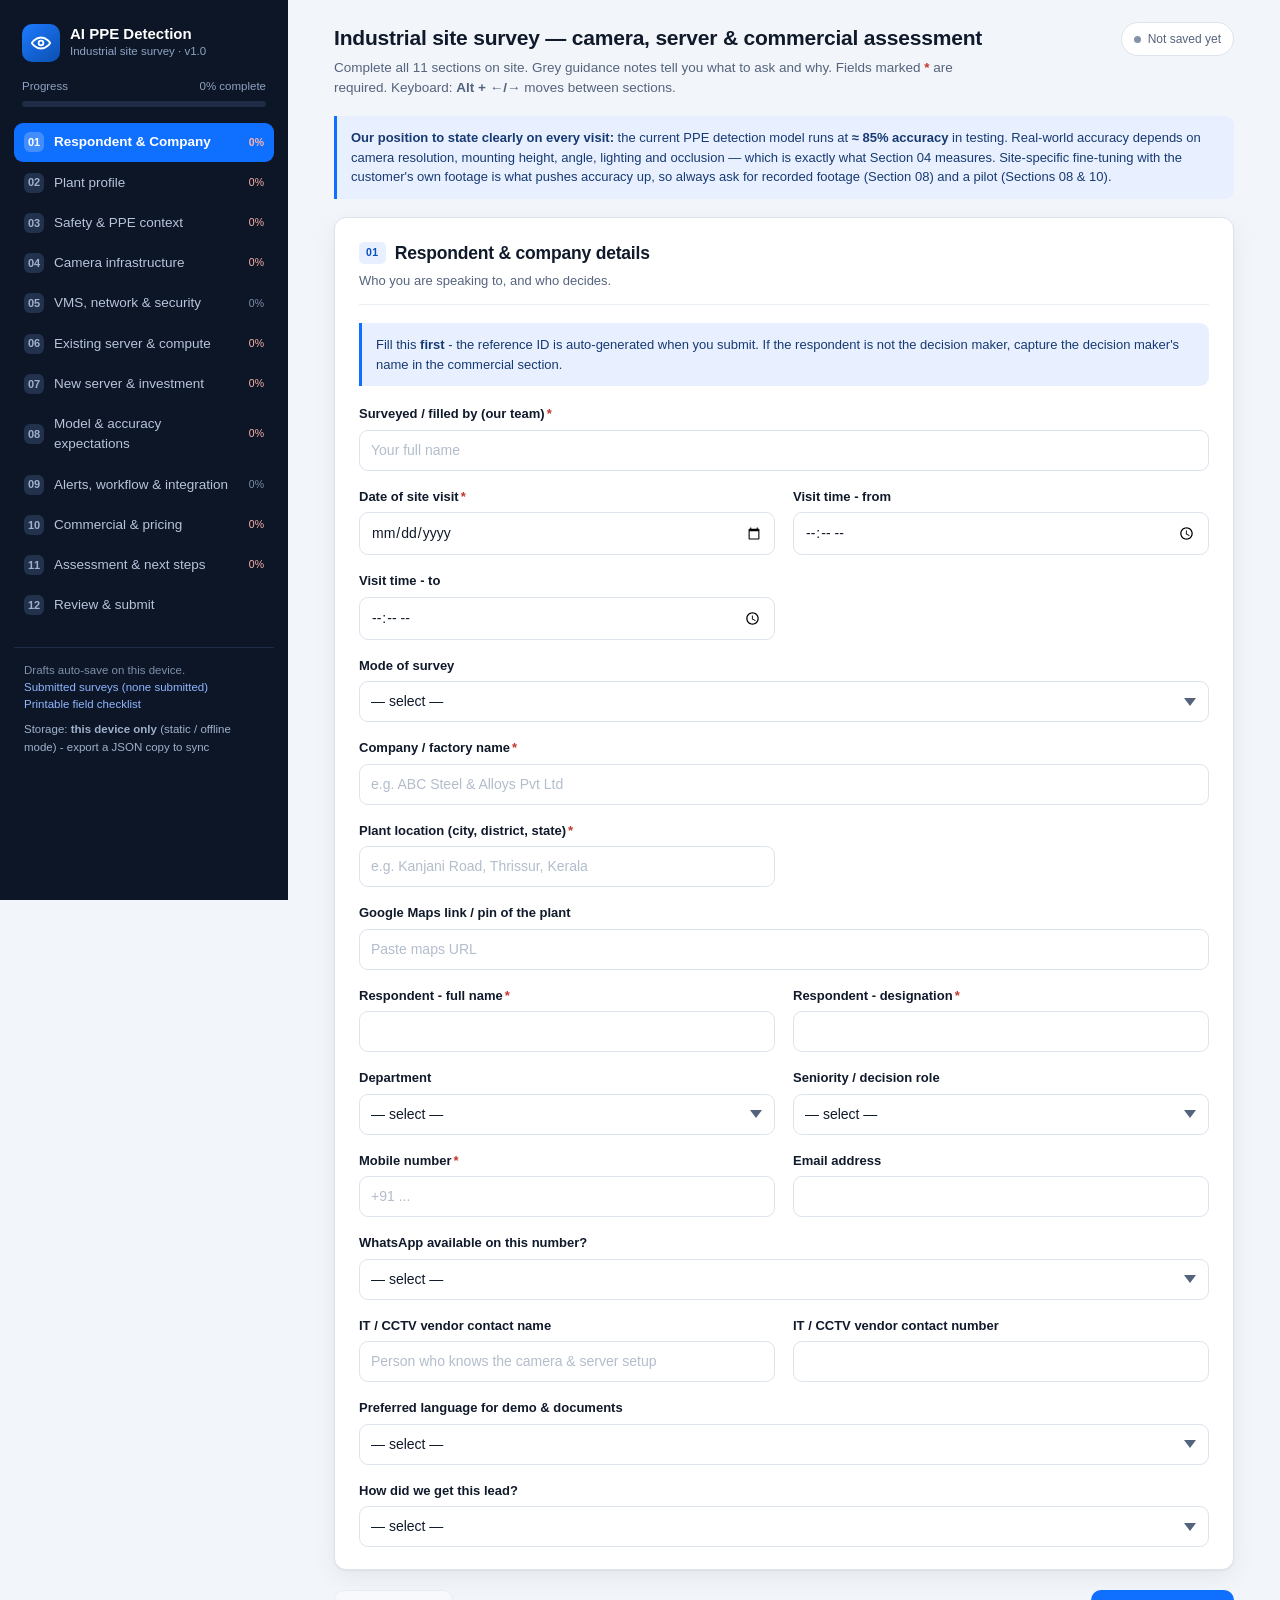
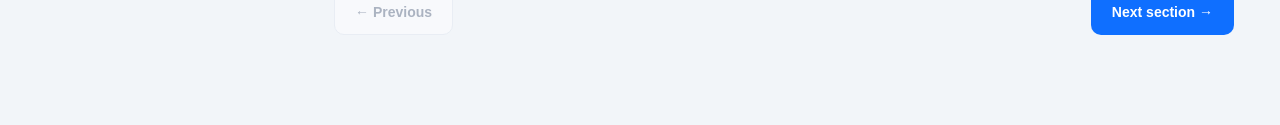
==== static/index.html @ c9b71e52 "AI PPE detection industrial site survey: form, dashboard, CSV export, GitHub Pages + server modes" ====
<!doctype html>
<html lang="en">
<head>
<meta charset="utf-8">
<meta name="viewport" content="width=device-width, initial-scale=1, viewport-fit=cover">
<meta name="theme-color" content="#0d1626">
<title>Industrial Site Survey — AI PPE Detection</title>
<link rel="stylesheet" href="style.css">
</head>
<body>

<button class="menu-btn" id="menu-btn">☰ Sections</button>

<div class="app">
  <!-- ======================= sidebar ======================= -->
  <aside class="sidebar" id="sidebar">
    <div class="brand">
      <div class="brand-badge">
        <svg viewBox="0 0 24 24" fill="none" stroke="#fff" stroke-width="2" stroke-linecap="round" stroke-linejoin="round">
          <path d="M2 12s3.5-6 10-6 10 6 10 6-3.5 6-10 6-10-6-10-6Z"/><circle cx="12" cy="12" r="2.6"/>
        </svg>
      </div>
      <div>
        <div class="brand-name">AI PPE Detection</div>
        <div class="brand-sub">Industrial site survey · v1.0</div>
      </div>
    </div>

    <div class="progress-wrap">
      <div class="progress-label"><span>Progress</span><span id="progress-pct">0% complete</span></div>
      <div class="progress-bar"><div class="progress-fill" id="progress-fill"></div></div>
    </div>

    <ul class="nav" id="nav"></ul>

    <div class="sidebar-footer">
      Drafts auto-save on this device.<br>
      <a href="submissions.html" target="_blank">Submitted surveys (<span id="sub-count">0</span>)</a><br>
      <a href="checklist.html" target="_blank">Printable field checklist</a>
      <div id="mode-badge" style="margin-top:8px;color:#9fb1cd">Checking storage…</div>
    </div>
  </aside>

  <!-- ======================= main ======================= -->
  <main class="main">
    <div class="main-inner">

      <div class="topbar">
        <div>
          <h1>Industrial site survey — camera, server &amp; commercial assessment</h1>
          <p>Complete all 11 sections on site. Grey guidance notes tell you what to ask and why.
             Fields marked <span style="color:#c2352b;font-weight:700">*</span> are required.
             Keyboard: <b>Alt + ←/→</b> moves between sections.</p>
        </div>
        <div class="save-state" id="save-state"><span class="dot idle" id="save-dot"></span><span id="save-text">Not saved yet</span></div>
      </div>

      <div class="callout">
        <b>Our position to state clearly on every visit:</b> the current PPE detection model runs at
        <b>≈ 85% accuracy</b> in testing. Real-world accuracy depends on camera resolution, mounting height,
        angle, lighting and occlusion — which is exactly what Section 04 measures. Site-specific fine-tuning
        with the customer's own footage is what pushes accuracy up, so always ask for recorded footage
        (Section 08) and a pilot (Sections 08 &amp; 10).
      </div>

      <div id="sections"></div>

      <div class="footnav">
        <button type="button" class="btn btn-ghost" id="btn-prev">← Previous</button>
        <button type="button" class="btn btn-primary" id="btn-next">Next section →</button>
      </div>

    </div>
  </main>
</div>

<div class="toast" id="toast"></div>

<script src="schema.js"></script>
<script src="app.js"></script>
</body>
</html>
---- static/style.css ----
/* ==========================================================================
   PPE Detection Site Survey - styles
   Self-contained (no external fonts/CDNs) so it works offline & in previews
   ========================================================================== */
:root {
  --bg: #f2f5f9;
  --panel: #ffffff;
  --ink: #101a2b;
  --ink-soft: #55647d;
  --ink-faint: #8593a8;
  --line: #dde4ee;
  --line-soft: #eaeff6;
  --brand: #0f6fff;
  --brand-dark: #0a4fbd;
  --brand-soft: #e8f0ff;
  --warn-bg: #fff6e2;
  --warn-line: #f0d79a;
  --warn-ink: #7a5610;
  --ok: #0d8a53;
  --ok-bg: #e6f6ee;
  --danger: #c2352b;
  --radius: 12px;
  --shadow: 0 1px 2px rgba(16, 26, 43, .06), 0 8px 24px rgba(16, 26, 43, .06);
}

* { box-sizing: border-box; }

html, body {
  margin: 0;
  padding: 0;
  background: var(--bg);
  color: var(--ink);
  font-family: -apple-system, BlinkMacSystemFont, "Segoe UI", Roboto, "Helvetica Neue", Arial, sans-serif;
  font-size: 15px;
  line-height: 1.5;
  -webkit-text-size-adjust: 100%;
}

/* ---------------- layout ---------------- */
.app { display: flex; min-height: 100vh; }

.sidebar {
  width: 288px;
  flex: 0 0 288px;
  background: #0d1626;
  color: #cfd9ea;
  padding: 20px 14px 40px;
  position: sticky;
  top: 0;
  height: 100vh;
  overflow-y: auto;
}

.brand { display: flex; gap: 10px; align-items: center; padding: 4px 8px 16px; }
.brand-badge {
  width: 38px; height: 38px; border-radius: 10px;
  background: linear-gradient(140deg, #1d7bff, #0b4fb0);
  display: grid; place-items: center; flex: 0 0 38px;
}
.brand-badge svg { width: 22px; height: 22px; }
.brand-name { font-size: 15px; font-weight: 700; color: #fff; line-height: 1.2; }
.brand-sub { font-size: 11.5px; color: #8ea3c4; }

.progress-wrap { padding: 0 8px 16px; }
.progress-label { display: flex; justify-content: space-between; font-size: 11.5px; color: #8ea3c4; margin-bottom: 6px; }
.progress-bar { height: 6px; background: #1d2b45; border-radius: 99px; overflow: hidden; }
.progress-fill { height: 100%; width: 0%; background: linear-gradient(90deg, #22c55e, #4ade80); transition: width .25s ease; }

.nav { list-style: none; margin: 0; padding: 0; }
.nav li { margin-bottom: 2px; }
.nav button {
  width: 100%;
  display: flex; align-items: center; gap: 10px;
  background: transparent; border: 0; color: #b6c4dc;
  font: inherit; font-size: 13.5px; text-align: left;
  padding: 9px 10px; border-radius: 9px; cursor: pointer;
  transition: background .15s;
}
.nav button:hover { background: #16233a; color: #fff; }
.nav button.active { background: var(--brand); color: #fff; font-weight: 600; }
.nav-num {
  width: 20px; height: 20px; flex: 0 0 20px; border-radius: 6px;
  background: #22314c; color: #9fb1cd; font-size: 11px; font-weight: 700;
  display: grid; place-items: center;
}
.nav button.active .nav-num { background: rgba(255,255,255,.22); color: #fff; }
.nav button.done .nav-num { background: var(--ok); color: #fff; }
.nav-title { flex: 1; }
.nav-count { font-size: 10.5px; color: #7d8fab; }

.sidebar-footer { margin-top: 22px; padding: 14px 10px 0; border-top: 1px solid #1d2b45; font-size: 11.5px; color: #7d8fab; }
.sidebar-footer a { color: #8fb6ff; text-decoration: none; }
.sidebar-footer a:hover { text-decoration: underline; }

.main { flex: 1; min-width: 0; padding: 22px 26px 90px; }
.main-inner { max-width: 900px; margin: 0 auto; }

/* ---------------- header ---------------- */
.topbar { display: flex; gap: 14px; align-items: flex-start; justify-content: space-between; margin-bottom: 18px; flex-wrap: wrap; }
.topbar h1 { font-size: 21px; margin: 0 0 4px; letter-spacing: -.2px; }
.topbar p { margin: 0; color: var(--ink-soft); font-size: 13.5px; max-width: 640px; }
.save-state {
  font-size: 12px; color: var(--ink-soft); background: var(--panel);
  border: 1px solid var(--line); padding: 7px 12px; border-radius: 99px;
  white-space: nowrap; display: flex; align-items: center; gap: 7px;
}
.dot { width: 7px; height: 7px; border-radius: 50%; background: var(--ok); display: inline-block; }
.dot.idle { background: var(--ink-faint); }

/* ---------------- cards / sections ---------------- */
.card {
  background: var(--panel); border: 1px solid var(--line);
  border-radius: var(--radius); box-shadow: var(--shadow);
  padding: 22px 24px; margin-bottom: 18px;
}
.card-head { border-bottom: 1px solid var(--line-soft); padding-bottom: 14px; margin-bottom: 18px; }
.card-head h2 { margin: 0 0 5px; font-size: 17.5px; letter-spacing: -.2px; display: flex; align-items: center; gap: 9px; }
.card-head h2 .tag {
  font-size: 10.5px; font-weight: 700; letter-spacing: .5px; text-transform: uppercase;
  background: var(--brand-soft); color: var(--brand-dark); padding: 3px 7px; border-radius: 5px;
}
.card-head p { margin: 0; color: var(--ink-soft); font-size: 13px; }

/* ---------------- fields ---------------- */
.grid { display: grid; grid-template-columns: repeat(2, minmax(0, 1fr)); gap: 16px 18px; }
.grid.cols-1 { grid-template-columns: 1fr; }
.grid.cols-3 { grid-template-columns: repeat(3, minmax(0, 1fr)); }
.field { min-width: 0; }
.field.span-2 { grid-column: 1 / -1; }
.field.hidden, .card.hidden { display: none; }

label.lbl { display: block; font-size: 13px; font-weight: 600; margin-bottom: 6px; color: var(--ink); }
label.lbl .req { color: var(--danger); margin-left: 2px; }
.hint { font-size: 11.5px; color: var(--ink-faint); margin-top: 5px; line-height: 1.45; }
.unit { font-weight: 500; color: var(--ink-faint); font-size: 12px; }

input[type=text], input[type=number], input[type=tel], input[type=email], input[type=date],
input[type=time], select, textarea {
  width: 100%; padding: 9px 11px; font: inherit; font-size: 14px;
  border: 1px solid var(--line); border-radius: 9px; background: #fff; color: var(--ink);
  transition: border-color .15s, box-shadow .15s;
}
textarea { resize: vertical; min-height: 78px; line-height: 1.5; }
input:focus, select:focus, textarea:focus {
  outline: none; border-color: var(--brand);
  box-shadow: 0 0 0 3px rgba(15, 111, 255, .14);
}
input::placeholder, textarea::placeholder { color: #b3bdcc; }
input.invalid, select.invalid, textarea.invalid { border-color: var(--danger); box-shadow: 0 0 0 3px rgba(194,53,43,.1); }
select { appearance: none; background-image: url("data:image/svg+xml,%3Csvg xmlns='http://www.w3.org/2000/svg' width='12' height='8' viewBox='0 0 12 8'%3E%3Cpath fill='%2355647d' d='M6 8 0 0h12z'/%3E%3C/svg%3E"); background-repeat: no-repeat; background-position: right 12px center; padding-right: 30px; }

/* choice buttons */
.choices { display: flex; flex-wrap: wrap; gap: 8px; }
.choice input { position: absolute; opacity: 0; pointer-events: none; }
.choice span {
  display: inline-block; padding: 8px 13px; border: 1px solid var(--line);
  border-radius: 99px; font-size: 13px; cursor: pointer; background: #fff;
  transition: all .15s; user-select: none; color: var(--ink-soft);
}
.choice input:checked + span { background: var(--brand); border-color: var(--brand); color: #fff; font-weight: 600; }
.choice input:focus-visible + span { box-shadow: 0 0 0 3px rgba(15,111,255,.2); }
.choice.block { flex: 1 1 100%; }
.choice.block span { display: block; border-radius: 9px; padding: 11px 13px; }
.choice.block span small { display: block; font-weight: 400; font-size: 11.5px; opacity: .82; margin-top: 2px; }

/* checkbox grid */
.checks { display: grid; grid-template-columns: repeat(auto-fill, minmax(190px, 1fr)); gap: 7px; }
.check {
  display: flex; align-items: center; gap: 8px; padding: 8px 10px;
  border: 1px solid var(--line); border-radius: 9px; font-size: 13px;
  cursor: pointer; background: #fff; color: var(--ink-soft); transition: all .15s;
}
.check:hover { border-color: #c3d2e8; }
.check input { width: 15px; height: 15px; accent-color: var(--brand); margin: 0; flex: 0 0 15px; }
.check:has(input:checked) { background: var(--brand-soft); border-color: #a9c8ff; color: var(--brand-dark); font-weight: 600; }

/* range */
.range-row { display: flex; align-items: center; gap: 12px; }
input[type=range] { flex: 1; accent-color: var(--brand); height: 26px; }
.range-val {
  min-width: 62px; text-align: center; font-weight: 700; font-size: 15px;
  background: var(--brand-soft); color: var(--brand-dark); padding: 5px 8px; border-radius: 8px;
}
.range-scale { display: flex; justify-content: space-between; font-size: 10.5px; color: var(--ink-faint); margin-top: 2px; }

/* photo */
.photo-drop {
  border: 1.5px dashed var(--line); border-radius: 10px; padding: 12px;
  text-align: center; font-size: 12.5px; color: var(--ink-faint); background: #fbfcfe; cursor: pointer;
}
.photo-drop:hover { border-color: var(--brand); color: var(--brand); }
.photo-drop input { display: none; }
.thumbs { display: flex; flex-wrap: wrap; gap: 8px; margin-top: 9px; }
.thumb { position: relative; width: 74px; height: 74px; border-radius: 8px; overflow: hidden; border: 1px solid var(--line); }
.thumb img { width: 100%; height: 100%; object-fit: cover; display: block; }
.thumb button {
  position: absolute; top: 2px; right: 2px; width: 20px; height: 20px; border-radius: 50%;
  border: 0; background: rgba(16,26,43,.72); color: #fff; font-size: 12px; line-height: 1; cursor: pointer;
}

/* repeater */
.rep-item { border: 1px solid var(--line); border-radius: 11px; padding: 16px; margin-bottom: 12px; background: #fbfcfe; }
.rep-head { display: flex; justify-content: space-between; align-items: center; margin-bottom: 13px; }
.rep-head strong { font-size: 13.5px; }
.btn-mini {
  border: 1px solid var(--line); background: #fff; color: var(--ink-soft);
  font: inherit; font-size: 12px; padding: 5px 10px; border-radius: 7px; cursor: pointer;
}
.btn-mini:hover { border-color: var(--danger); color: var(--danger); }
.btn-add {
  width: 100%; padding: 11px; border: 1.5px dashed var(--line); background: #fff;
  color: var(--brand); font: inherit; font-size: 13.5px; font-weight: 600;
  border-radius: 10px; cursor: pointer;
}
.btn-add:hover { border-color: var(--brand); background: var(--brand-soft); }

/* callout */
.callout {
  border-left: 3px solid var(--brand); background: var(--brand-soft);
  padding: 12px 14px; border-radius: 0 9px 9px 0; font-size: 13px; color: #173a72; margin-bottom: 18px;
}
.callout.warn { border-color: #d99a1f; background: var(--warn-bg); color: var(--warn-ink); }
.callout.ok { border-color: var(--ok); background: var(--ok-bg); color: #0b5c39; }
.callout b { font-weight: 700; }
.callout ul { margin: 6px 0 0; padding-left: 18px; }
.callout li { margin-bottom: 3px; }

/* footer nav */
.footnav { display: flex; gap: 10px; justify-content: space-between; margin-top: 20px; flex-wrap: wrap; }
.btn {
  font: inherit; font-size: 14px; font-weight: 600; padding: 11px 20px;
  border-radius: 10px; border: 1px solid transparent; cursor: pointer; transition: all .15s;
}
.btn-primary { background: var(--brand); color: #fff; }
.btn-primary:hover { background: var(--brand-dark); }
.btn-ghost { background: #fff; border-color: var(--line); color: var(--ink-soft); }
.btn-ghost:hover { border-color: #b9c7db; color: var(--ink); }
.btn-ok { background: var(--ok); color: #fff; }
.btn-ok:hover { background: #0a6f43; }
.btn:disabled { opacity: .45; cursor: not-allowed; }
.btn-row { display: flex; gap: 10px; flex-wrap: wrap; }

/* review */
.rev-sec { border: 1px solid var(--line-soft); border-radius: 10px; margin-bottom: 12px; overflow: hidden; }
.rev-sec > h3 {
  margin: 0; font-size: 13.5px; padding: 11px 14px; background: #f7f9fc;
  border-bottom: 1px solid var(--line-soft); display: flex; justify-content: space-between; align-items: center;
}
.rev-sec > h3 .cnt { font-size: 11px; color: var(--ink-faint); font-weight: 500; }
.rev-body { padding: 6px 14px 12px; }
.rev-row { display: flex; gap: 12px; padding: 6px 0; border-bottom: 1px dashed var(--line-soft); font-size: 13px; }
.rev-row:last-child { border-bottom: 0; }
.rev-k { flex: 0 0 46%; color: var(--ink-soft); }
.rev-v { flex: 1; font-weight: 600; word-break: break-word; }
.rev-v.empty { color: var(--ink-faint); font-weight: 400; font-style: italic; }

.toast {
  position: fixed; left: 50%; bottom: 26px; transform: translate(-50%, 20px);
  background: #101a2b; color: #fff; padding: 12px 20px; border-radius: 10px;
  font-size: 13.5px; box-shadow: 0 10px 30px rgba(0,0,0,.25); opacity: 0;
  pointer-events: none; transition: all .25s; z-index: 99; max-width: 90vw; text-align: center;
}
.toast.show { opacity: 1; transform: translate(-50%, 0); }
.toast.err { background: var(--danger); }
.toast.ok { background: var(--ok); }

.modal-back {
  position: fixed; inset: 0; background: rgba(10,18,32,.55); z-index: 100;
  display: none; place-items: center; padding: 20px;
}
.modal-back.show { display: grid; }
.modal {
  background: #fff; border-radius: 14px; max-width: 480px; width: 100%;
  padding: 24px; box-shadow: 0 24px 60px rgba(0,0,0,.3);
}
.modal h3 { margin: 0 0 8px; font-size: 17px; }
.modal p { margin: 0 0 18px; color: var(--ink-soft); font-size: 13.5px; }

/* submissions page */
table.subs { width: 100%; border-collapse: collapse; font-size: 13px; }
table.subs th, table.subs td { text-align: left; padding: 10px 12px; border-bottom: 1px solid var(--line-soft); vertical-align: top; }
table.subs th { font-size: 11px; text-transform: uppercase; letter-spacing: .5px; color: var(--ink-faint); background: #f7f9fc; }
table.subs tr:hover td { background: #fafcff; }
.pill { display: inline-block; padding: 3px 9px; border-radius: 99px; font-size: 11.5px; font-weight: 700; }
.pill.hi { background: var(--ok-bg); color: var(--ok); }
.pill.mid { background: var(--warn-bg); color: var(--warn-ink); }
.pill.lo { background: #fdeceb; color: var(--danger); }
pre.json { background: #0d1626; color: #cfe0ff; padding: 14px; border-radius: 10px; font-size: 11.5px; overflow: auto; max-height: 380px; }
details.sub-detail summary { cursor: pointer; font-size: 12.5px; color: var(--brand); font-weight: 600; }

/* mobile */
.menu-btn { display: none; }
@media (max-width: 940px) {
  .sidebar {
    position: fixed; z-index: 60; left: 0; top: 0; transform: translateX(-100%);
    transition: transform .22s ease; box-shadow: 0 0 40px rgba(0,0,0,.35);
  }
  .sidebar.open { transform: translateX(0); }
  .main { padding: 16px 14px 90px; }
  .grid, .grid.cols-3 { grid-template-columns: 1fr; }
  .menu-btn {
    display: inline-flex; align-items: center; gap: 7px; position: fixed; z-index: 55;
    bottom: 18px; right: 14px; top: auto; background: var(--brand); color: #fff; border: 0;
    padding: 11px 16px; border-radius: 99px; font: inherit; font-size: 13px; font-weight: 600;
    box-shadow: 0 6px 18px rgba(15,111,255,.45); cursor: pointer;
  }
  .topbar h1 { font-size: 18px; }
  .card { padding: 18px 16px; }
  .checks { grid-template-columns: 1fr 1fr; }
  .rev-k { flex-basis: 42%; }
}
@media (max-width: 520px) { .checks { grid-template-columns: 1fr; } }

/* print (for a paper copy of the blank form) */
@media print {
  .sidebar, .footnav, .menu-btn, .save-state, .btn-row { display: none !important; }
  body { background: #fff; }
  .main { padding: 0; }
  .card { box-shadow: none; border: 1px solid #bbb; break-inside: avoid; page-break-inside: avoid; }
  .field.hidden, .card.hidden { display: block !important; }
  input, select, textarea { border: 0; border-bottom: 1px solid #999; border-radius: 0; }
}
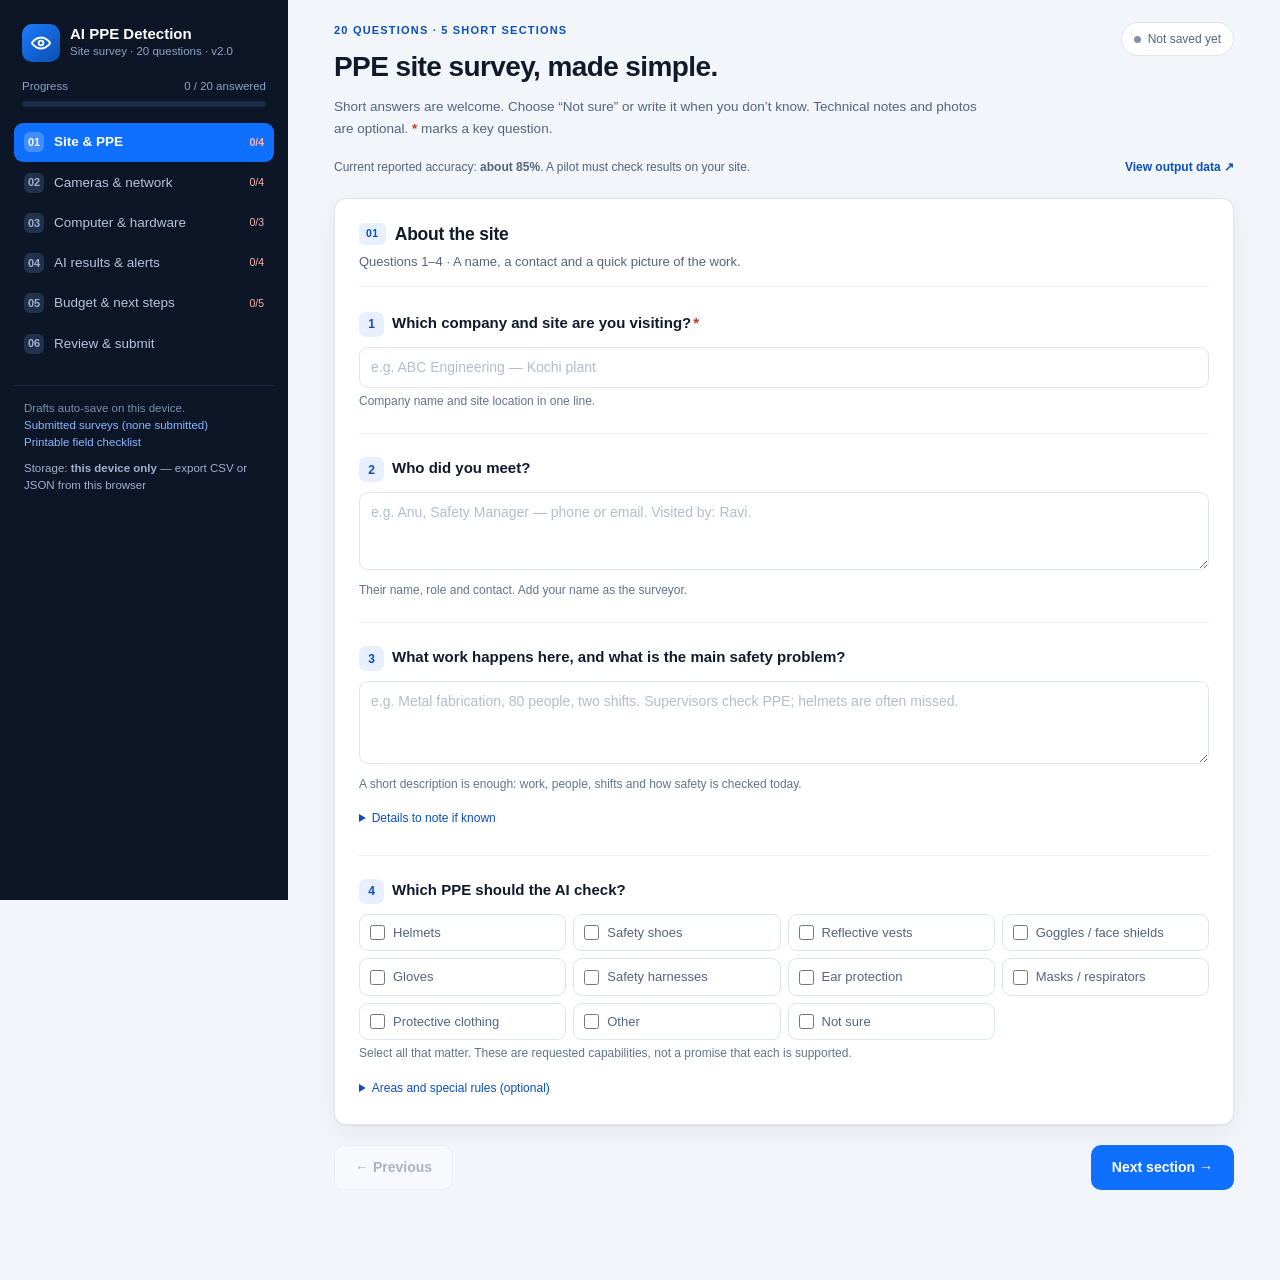
==== commit e55cad17: "Simplify site survey to 20 questions; preserve notes, photos and earlier data" ====
--- a/static/index.html
+++ b/static/index.html
@@ -4,8 +4,8 @@
 <meta charset="utf-8">
 <meta name="viewport" content="width=device-width, initial-scale=1, viewport-fit=cover">
 <meta name="theme-color" content="#0d1626">
-<title>Industrial Site Survey — AI PPE Detection</title>
-<link rel="stylesheet" href="style.css">
+<title>20-question site survey — AI PPE Detection</title>
+<link rel="stylesheet" href="style.css?v=2">
 </head>
 <body>
 
@@ -22,12 +22,12 @@
       </div>
       <div>
         <div class="brand-name">AI PPE Detection</div>
-        <div class="brand-sub">Industrial site survey · v1.0</div>
+        <div class="brand-sub">Site survey · 20 questions · v2.0</div>
       </div>
     </div>
 
     <div class="progress-wrap">
-      <div class="progress-label"><span>Progress</span><span id="progress-pct">0% complete</span></div>
+      <div class="progress-label"><span>Progress</span><span id="progress-pct">0 / 20 answered</span></div>
       <div class="progress-bar"><div class="progress-fill" id="progress-fill"></div></div>
     </div>
 
@@ -47,20 +47,17 @@
 
       <div class="topbar">
         <div>
-          <h1>Industrial site survey — camera, server &amp; commercial assessment</h1>
-          <p>Complete all 11 sections on site. Grey guidance notes tell you what to ask and why.
-             Fields marked <span style="color:#c2352b;font-weight:700">*</span> are required.
-             Keyboard: <b>Alt + ←/→</b> moves between sections.</p>
+          <div class="eyebrow">20 QUESTIONS · 5 SHORT SECTIONS</div>
+          <h1>PPE site survey, made simple.</h1>
+          <p>Short answers are welcome. Choose “Not sure” or write it when you don’t know.
+             Technical notes and photos are optional. <span class="req">*</span> marks a key question.</p>
         </div>
         <div class="save-state" id="save-state"><span class="dot idle" id="save-dot"></span><span id="save-text">Not saved yet</span></div>
       </div>
 
-      <div class="callout">
-        <b>Our position to state clearly on every visit:</b> the current PPE detection model runs at
-        <b>≈ 85% accuracy</b> in testing. Real-world accuracy depends on camera resolution, mounting height,
-        angle, lighting and occlusion — which is exactly what Section 04 measures. Site-specific fine-tuning
-        with the customer's own footage is what pushes accuracy up, so always ask for recorded footage
-        (Section 08) and a pilot (Sections 08 &amp; 10).
+      <div class="intro-strip">
+        <span>Current reported accuracy: <b>about 85%</b>. A pilot must check results on your site.</span>
+        <a href="submissions.html">View output data ↗</a>
       </div>
 
       <div id="sections"></div>
@@ -76,7 +73,8 @@
 
 <div class="toast" id="toast"></div>
 
-<script src="schema.js"></script>
-<script src="app.js"></script>
+<script src="schema.js?v=2"></script>
+<script src="data.js?v=2"></script>
+<script src="app.js?v=2"></script>
 </body>
 </html>
--- a/static/style.css
+++ b/static/style.css
@@ -320,3 +320,45 @@
   .field.hidden, .card.hidden { display: block !important; }
   input, select, textarea { border: 0; border-bottom: 1px solid #999; border-radius: 0; }
 }
+
+/* Short survey v2: numbered questions, with optional detail tucked away. */
+.eyebrow { color: var(--brand-dark); font-size: 11px; font-weight: 750; letter-spacing: 1.2px; margin-bottom: 7px; }
+.topbar h1 { font-size: 28px; letter-spacing: -.6px; margin-bottom: 8px; }
+.topbar p { max-width: 660px; line-height: 1.65; }
+.intro-strip { display: flex; gap: 12px; justify-content: space-between; align-items: center; flex-wrap: wrap; font-size: 12px; color: var(--ink-soft); margin: 0 0 22px; }
+.intro-strip a { color: var(--brand-dark); font-weight: 650; text-decoration: none; white-space: nowrap; }
+.question { border-bottom: 1px solid var(--line-soft); padding: 7px 0 23px; }
+.question:last-child { border-bottom: 0; padding-bottom: 0; }
+.question > label.lbl { font-size: 15px; line-height: 1.5; margin-bottom: 10px; }
+.question-number { display: inline-flex; width: 25px; height: 25px; justify-content: center; align-items: center; background: var(--brand-soft); color: var(--brand-dark); border-radius: 7px; font-size: 12px; margin-right: 8px; vertical-align: middle; }
+.hint { color: #63748b; font-size: 12px; }
+.req { color: var(--danger); font-weight: 700; }
+.answer-note, .tech-tip { margin-top: 11px; font-size: 12px; }
+.answer-note summary, .tech-tip summary { color: var(--brand-dark); cursor: pointer; padding: 5px 0; }
+.answer-note[open] { background: #f7f9fd; padding: 10px 12px; border: 1px solid var(--line-soft); border-radius: 9px; }
+.answer-note .field { margin-top: 7px; }
+.answer-note .lbl { font-size: 11px; color: var(--ink-soft); }
+.detail-help { margin: 6px 0 10px; line-height: 1.65; color: var(--ink-soft); font-size: 12px; }
+.photo-drop { display: block; }
+.photo-drop:focus-within { outline: 2px solid var(--brand); }
+.rev-v { white-space: pre-wrap; }
+.btn { text-decoration: none; display: inline-flex; align-items: center; justify-content: center; }
+[hidden] { display: none !important; }
+@media (max-width: 940px) {
+  .topbar h1 { font-size: 24px; }
+  .question > label.lbl { font-size: 15px; }
+  input[type=text], input[type=number], input[type=tel], input[type=email], input[type=date], select, textarea { font-size: 16px; }
+  .checks { grid-template-columns: 1fr 1fr; }
+  .check { align-items: flex-start; }
+  .check input { margin-top: 3px; }
+  .rev-sec > h3 { flex-wrap: wrap; gap: 5px; }
+}
+@media (max-width: 360px) { .checks { grid-template-columns: 1fr; } }
+@media print {
+  .intro-strip, #missing, #review-storage, .answer-note summary, .tech-tip { display: none !important; }
+  .printing-survey .topbar p, .printing-survey .eyebrow { display: none; }
+  .printing-survey .section-card:not(#sec-review) { display: none !important; }
+  .printing-survey #sec-review { display: block !important; border: 0; }
+  .card, .rev-sec { break-inside: auto; page-break-inside: auto; }
+  .rev-row { break-inside: avoid; }
+}
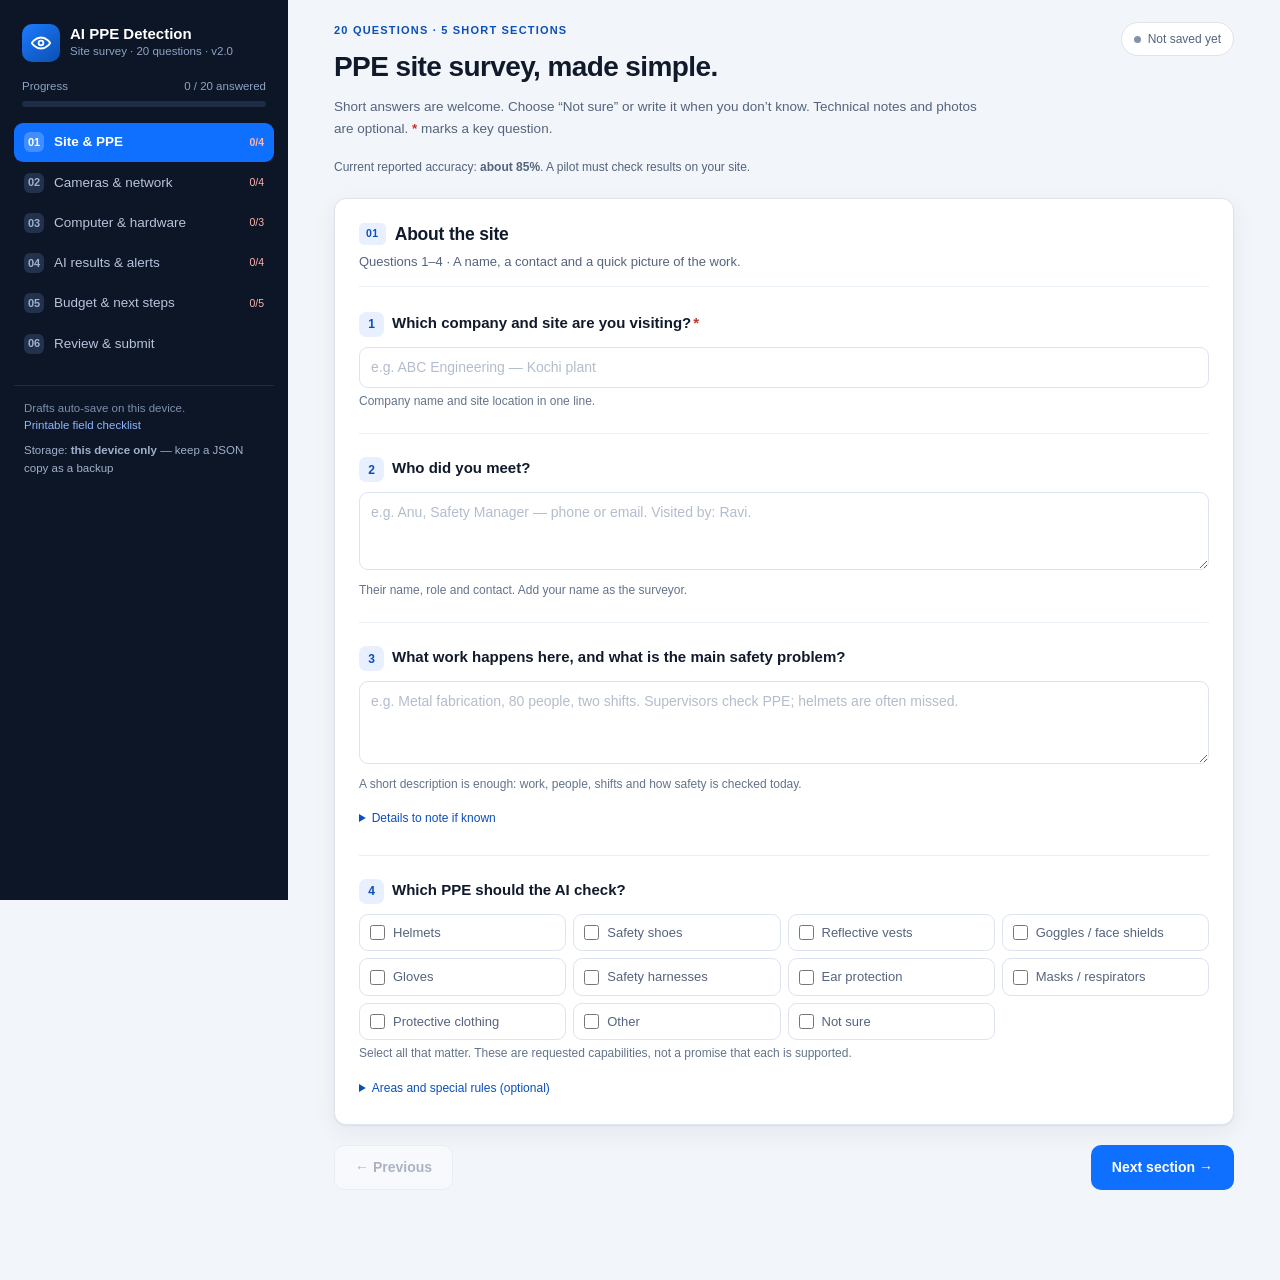
==== commit 164178f2: "Keep output dashboard link in README, not respondent form" ====
--- a/static/index.html
+++ b/static/index.html
@@ -35,7 +35,6 @@
 
     <div class="sidebar-footer">
       Drafts auto-save on this device.<br>
-      <a href="submissions.html" target="_blank">Submitted surveys (<span id="sub-count">0</span>)</a><br>
       <a href="checklist.html" target="_blank">Printable field checklist</a>
       <div id="mode-badge" style="margin-top:8px;color:#9fb1cd">Checking storage…</div>
     </div>
@@ -57,7 +56,6 @@
 
       <div class="intro-strip">
         <span>Current reported accuracy: <b>about 85%</b>. A pilot must check results on your site.</span>
-        <a href="submissions.html">View output data ↗</a>
       </div>
 
       <div id="sections"></div>
@@ -75,6 +73,6 @@
 
 <script src="schema.js?v=2"></script>
 <script src="data.js?v=2"></script>
-<script src="app.js?v=2"></script>
+<script src="app.js?v=2.1"></script>
 </body>
 </html>
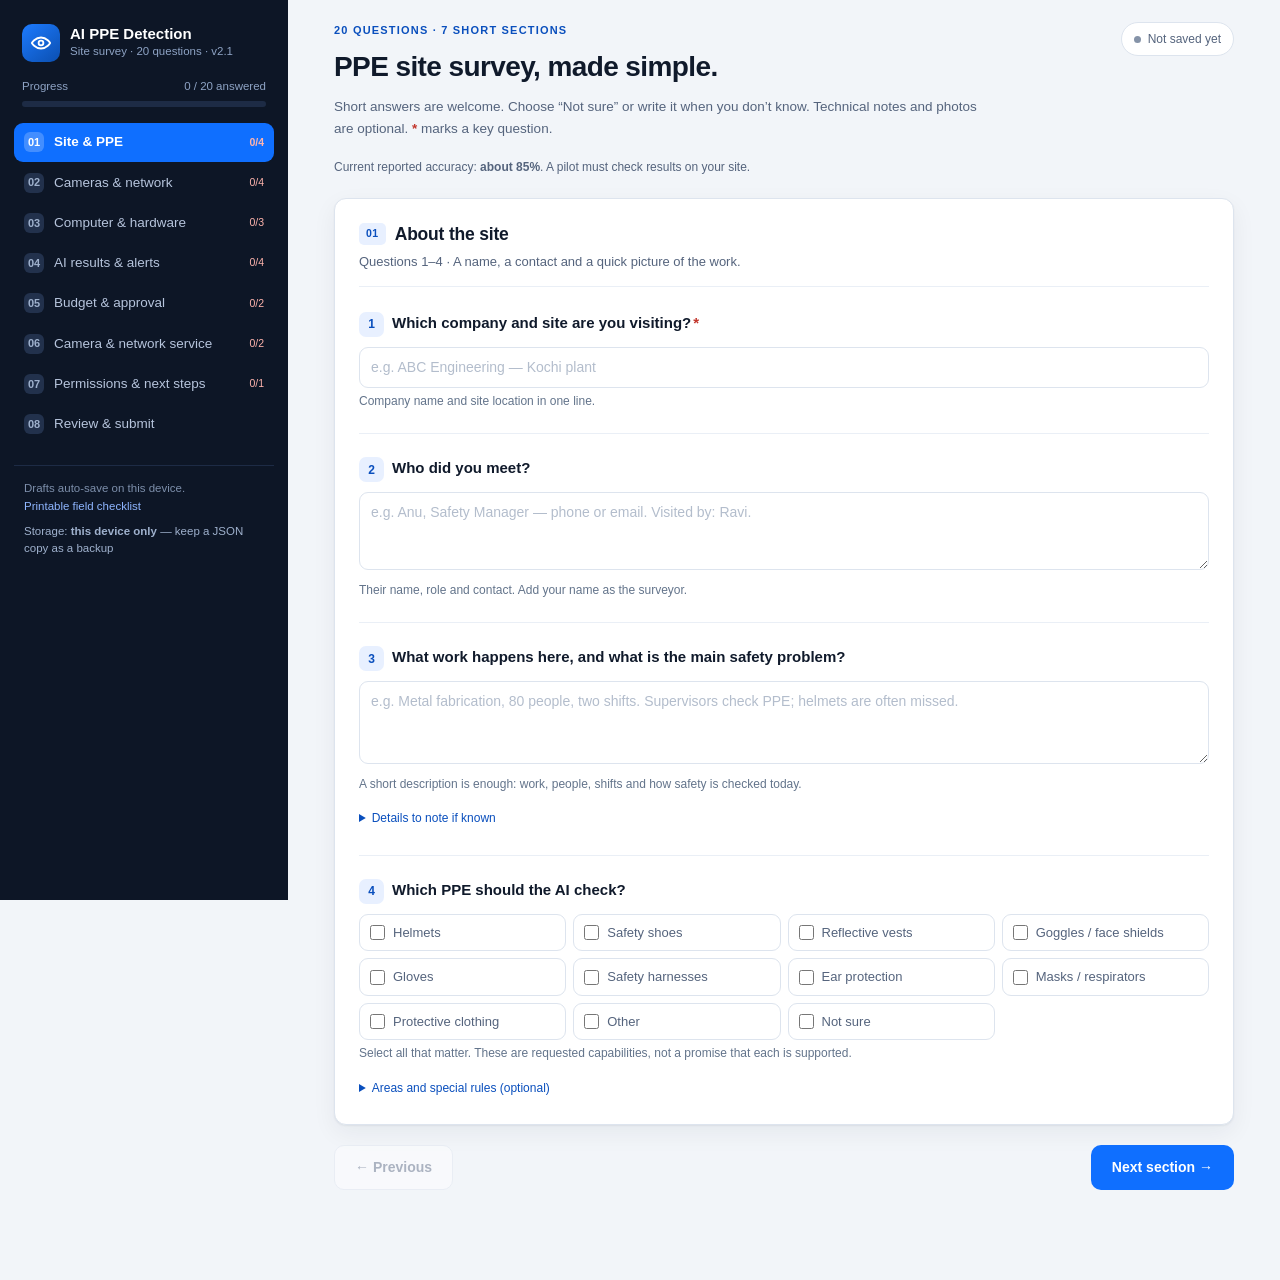
==== commit 0afa3868: "v2.1: camera & network maintenance service section with yearly cost estimate calculator - New sectio" ====
--- a/static/index.html
+++ b/static/index.html
@@ -5,7 +5,7 @@
 <meta name="viewport" content="width=device-width, initial-scale=1, viewport-fit=cover">
 <meta name="theme-color" content="#0d1626">
 <title>20-question site survey — AI PPE Detection</title>
-<link rel="stylesheet" href="style.css?v=2">
+<link rel="stylesheet" href="style.css?v=2.2">
 </head>
 <body>
 
@@ -22,7 +22,7 @@
       </div>
       <div>
         <div class="brand-name">AI PPE Detection</div>
-        <div class="brand-sub">Site survey · 20 questions · v2.0</div>
+        <div class="brand-sub">Site survey · 20 questions · v2.1</div>
       </div>
     </div>
 
@@ -46,7 +46,7 @@
 
       <div class="topbar">
         <div>
-          <div class="eyebrow">20 QUESTIONS · 5 SHORT SECTIONS</div>
+          <div class="eyebrow">20 QUESTIONS · 7 SHORT SECTIONS</div>
           <h1>PPE site survey, made simple.</h1>
           <p>Short answers are welcome. Choose “Not sure” or write it when you don’t know.
              Technical notes and photos are optional. <span class="req">*</span> marks a key question.</p>
@@ -71,8 +71,8 @@
 
 <div class="toast" id="toast"></div>
 
-<script src="schema.js?v=2"></script>
-<script src="data.js?v=2"></script>
-<script src="app.js?v=2.1"></script>
+<script src="schema.js?v=2.2"></script>
+<script src="data.js?v=2.2"></script>
+<script src="app.js?v=2.2"></script>
 </body>
 </html>
--- a/static/style.css
+++ b/static/style.css
@@ -338,6 +338,24 @@
 .answer-note[open] { background: #f7f9fd; padding: 10px 12px; border: 1px solid var(--line-soft); border-radius: 9px; }
 .answer-note .field { margin-top: 7px; }
 .answer-note .lbl { font-size: 11px; color: var(--ink-soft); }
+.followup { margin-top: 14px; }
+.followup .lbl { font-size: 13px; }
+.estimate-table { width: 100%; border-collapse: collapse; margin-top: 8px; font-size: 12.5px; }
+.estimate-table th, .estimate-table td { padding: 7px 6px; border-bottom: 1px solid var(--line-soft); text-align: left; vertical-align: middle; }
+.estimate-table th { font-size: 11px; text-transform: uppercase; letter-spacing: .4px; color: var(--ink-faint); }
+.estimate-table td small { display: block; color: var(--ink-faint); font-size: 11px; }
+.estimate-table input { padding: 7px 8px; font-size: 13px; min-width: 84px; }
+.estimate-table .line-total, .estimate-table .grand-total { white-space: nowrap; font-weight: 600; text-align: right; }
+.estimate-table tfoot td { border-top: 2px solid var(--line); font-weight: 700; }
+@media (max-width: 600px) {
+  .estimate-table thead { display: none; }
+  .estimate-table tr { display: grid; grid-template-columns: 1fr 1fr; gap: 6px; padding: 8px 0; border-bottom: 1px solid var(--line-soft); }
+  .estimate-table td { border: 0; padding: 0; }
+  .estimate-table td:first-child { grid-column: 1 / -1; }
+  .estimate-table .line-total { grid-column: 1 / -1; text-align: left; font-size: 12px; }
+  .estimate-table tfoot tr { grid-template-columns: 1fr auto; }
+  .estimate-table .grand-total { text-align: right; }
+}
 .detail-help { margin: 6px 0 10px; line-height: 1.65; color: var(--ink-soft); font-size: 12px; }
 .photo-drop { display: block; }
 .photo-drop:focus-within { outline: 2px solid var(--brand); }
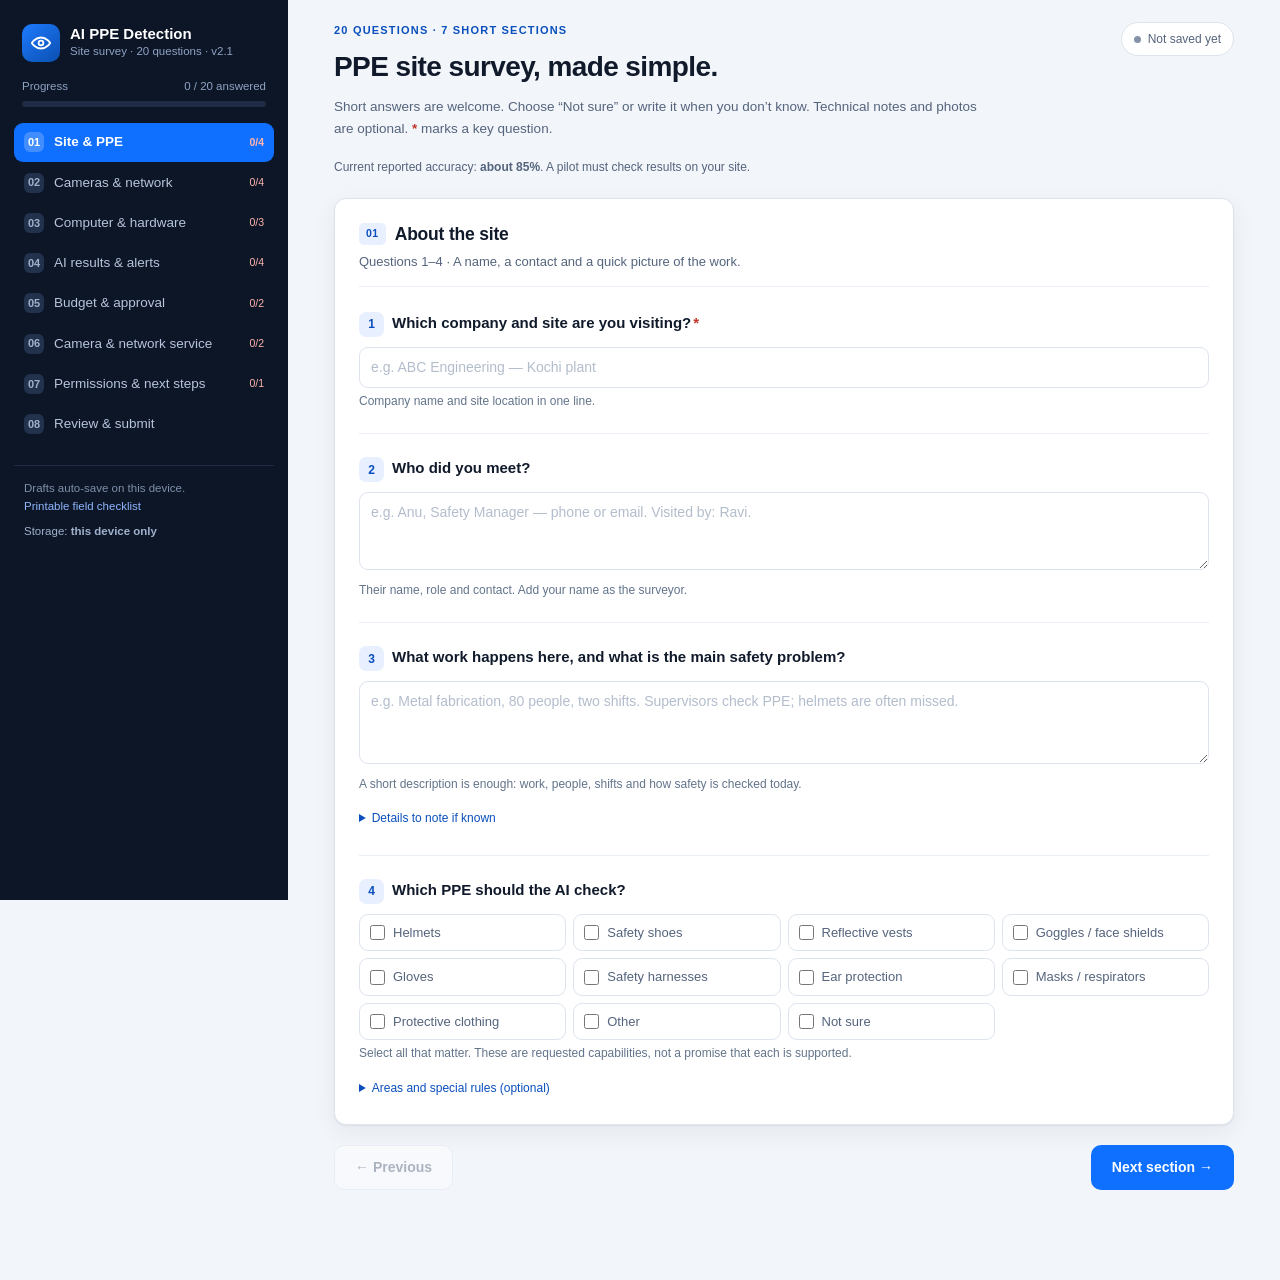
==== commit 4f8417a2: "Review step: verify answers and submit only (no download, print or import) - Remove 'Download JSON c" ====
--- a/static/index.html
+++ b/static/index.html
@@ -5,7 +5,7 @@
 <meta name="viewport" content="width=device-width, initial-scale=1, viewport-fit=cover">
 <meta name="theme-color" content="#0d1626">
 <title>20-question site survey — AI PPE Detection</title>
-<link rel="stylesheet" href="style.css?v=2.2">
+<link rel="stylesheet" href="style.css?v=2.3">
 </head>
 <body>
 
@@ -71,8 +71,8 @@
 
 <div class="toast" id="toast"></div>
 
-<script src="schema.js?v=2.2"></script>
-<script src="data.js?v=2.2"></script>
-<script src="app.js?v=2.2"></script>
+<script src="schema.js?v=2.3"></script>
+<script src="data.js?v=2.3"></script>
+<script src="app.js?v=2.3"></script>
 </body>
 </html>
--- a/static/style.css
+++ b/static/style.css
@@ -374,9 +374,6 @@
 @media (max-width: 360px) { .checks { grid-template-columns: 1fr; } }
 @media print {
   .intro-strip, #missing, #review-storage, .answer-note summary, .tech-tip { display: none !important; }
-  .printing-survey .topbar p, .printing-survey .eyebrow { display: none; }
-  .printing-survey .section-card:not(#sec-review) { display: none !important; }
-  .printing-survey #sec-review { display: block !important; border: 0; }
   .card, .rev-sec { break-inside: auto; page-break-inside: auto; }
   .rev-row { break-inside: avoid; }
 }
